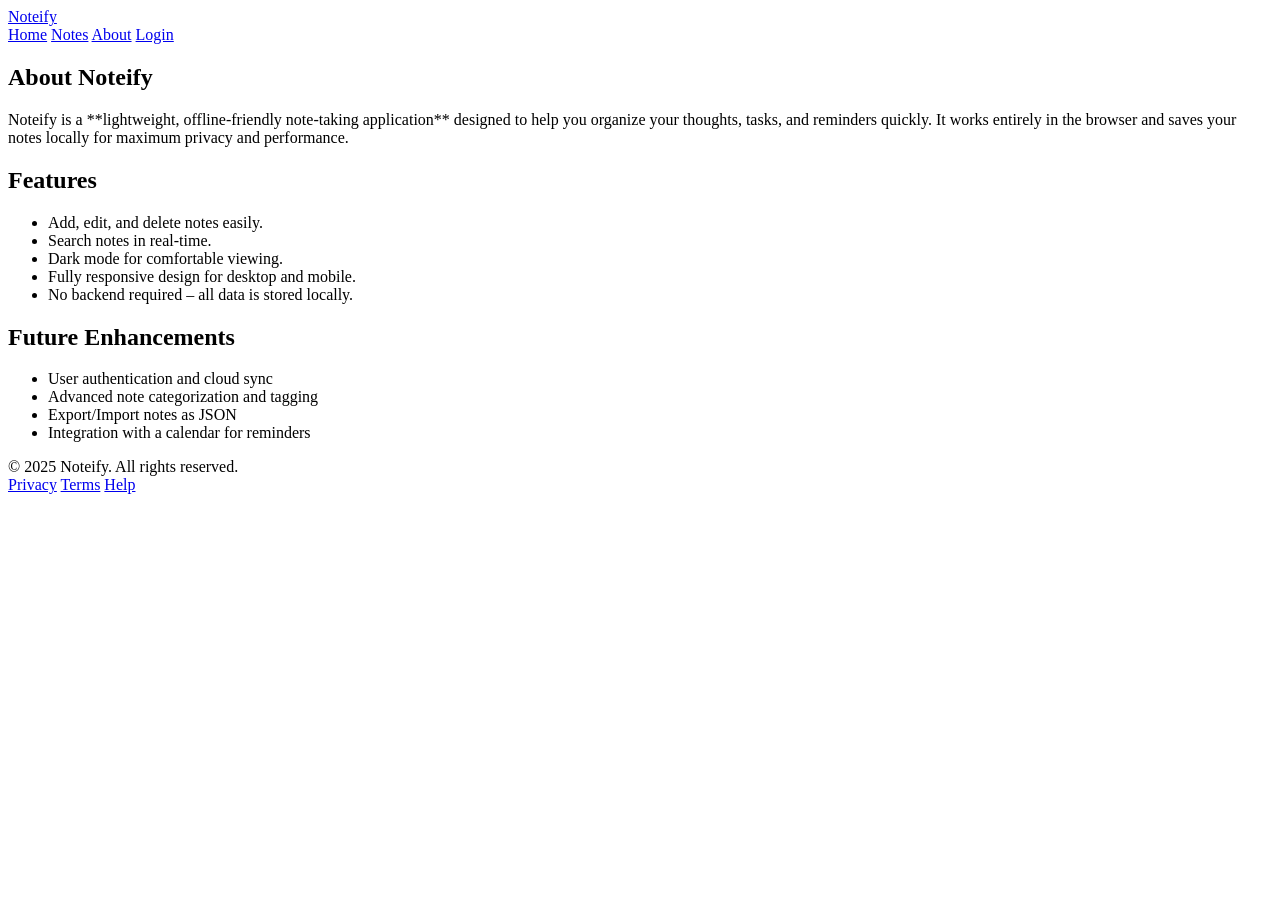
==== html/about.html @ 2d81e392 "add about page" ====
<!DOCTYPE html>
<html lang="en">
<head>
    <meta charset="UTF-8">
    <meta http-equiv="X-UA-Compatible" content="IE=edge">
    <meta name="viewport" content="width=device-width, initial-scale=1.0">
    <title>Noteify - About</title>
    <link rel="stylesheet" href="../css/about.css">
</head>
<body>
<header class="main-header">
    <nav class="navbar">
        <a href="index.html" class="logo">Noteify</a>
        <div class="nav-links">
            <a href="index.html">Home</a>
            <a href="main.html">Notes</a>
            <a href="about.html" class="active">About</a>
            <a href="login.html">Login</a>
        </div>
    </nav>
</header>

<main class="about-page">
    <section class="about-section">
        <h1>About Noteify</h1>
        <p>Noteify is a **lightweight, offline-friendly note-taking application** designed to help you organize your thoughts, tasks, and reminders quickly. It works entirely in the browser and saves your notes locally for maximum privacy and performance.</p>

        <h2>Features</h2>
        <ul>
            <li>Add, edit, and delete notes easily.</li>
            <li>Search notes in real-time.</li>
            <li>Dark mode for comfortable viewing.</li>
            <li>Fully responsive design for desktop and mobile.</li>
            <li>No backend required – all data is stored locally.</li>
        </ul>

        <h2>Future Enhancements</h2>
        <ul>
            <li>User authentication and cloud sync</li>
            <li>Advanced note categorization and tagging</li>
            <li>Export/Import notes as JSON</li>
            <li>Integration with a calendar for reminders</li>
        </ul>
    </section>
</main>

<footer class="main-footer">
    <div class="footer-content">
        <span>© 2025 Noteify. All rights reserved.</span>
    </div>
    <div class="footer-links">
        <a href="#">Privacy</a>
        <a href="#">Terms</a>
        <a href="#">Help</a>
    </div>
</footer>
</body>
</html>
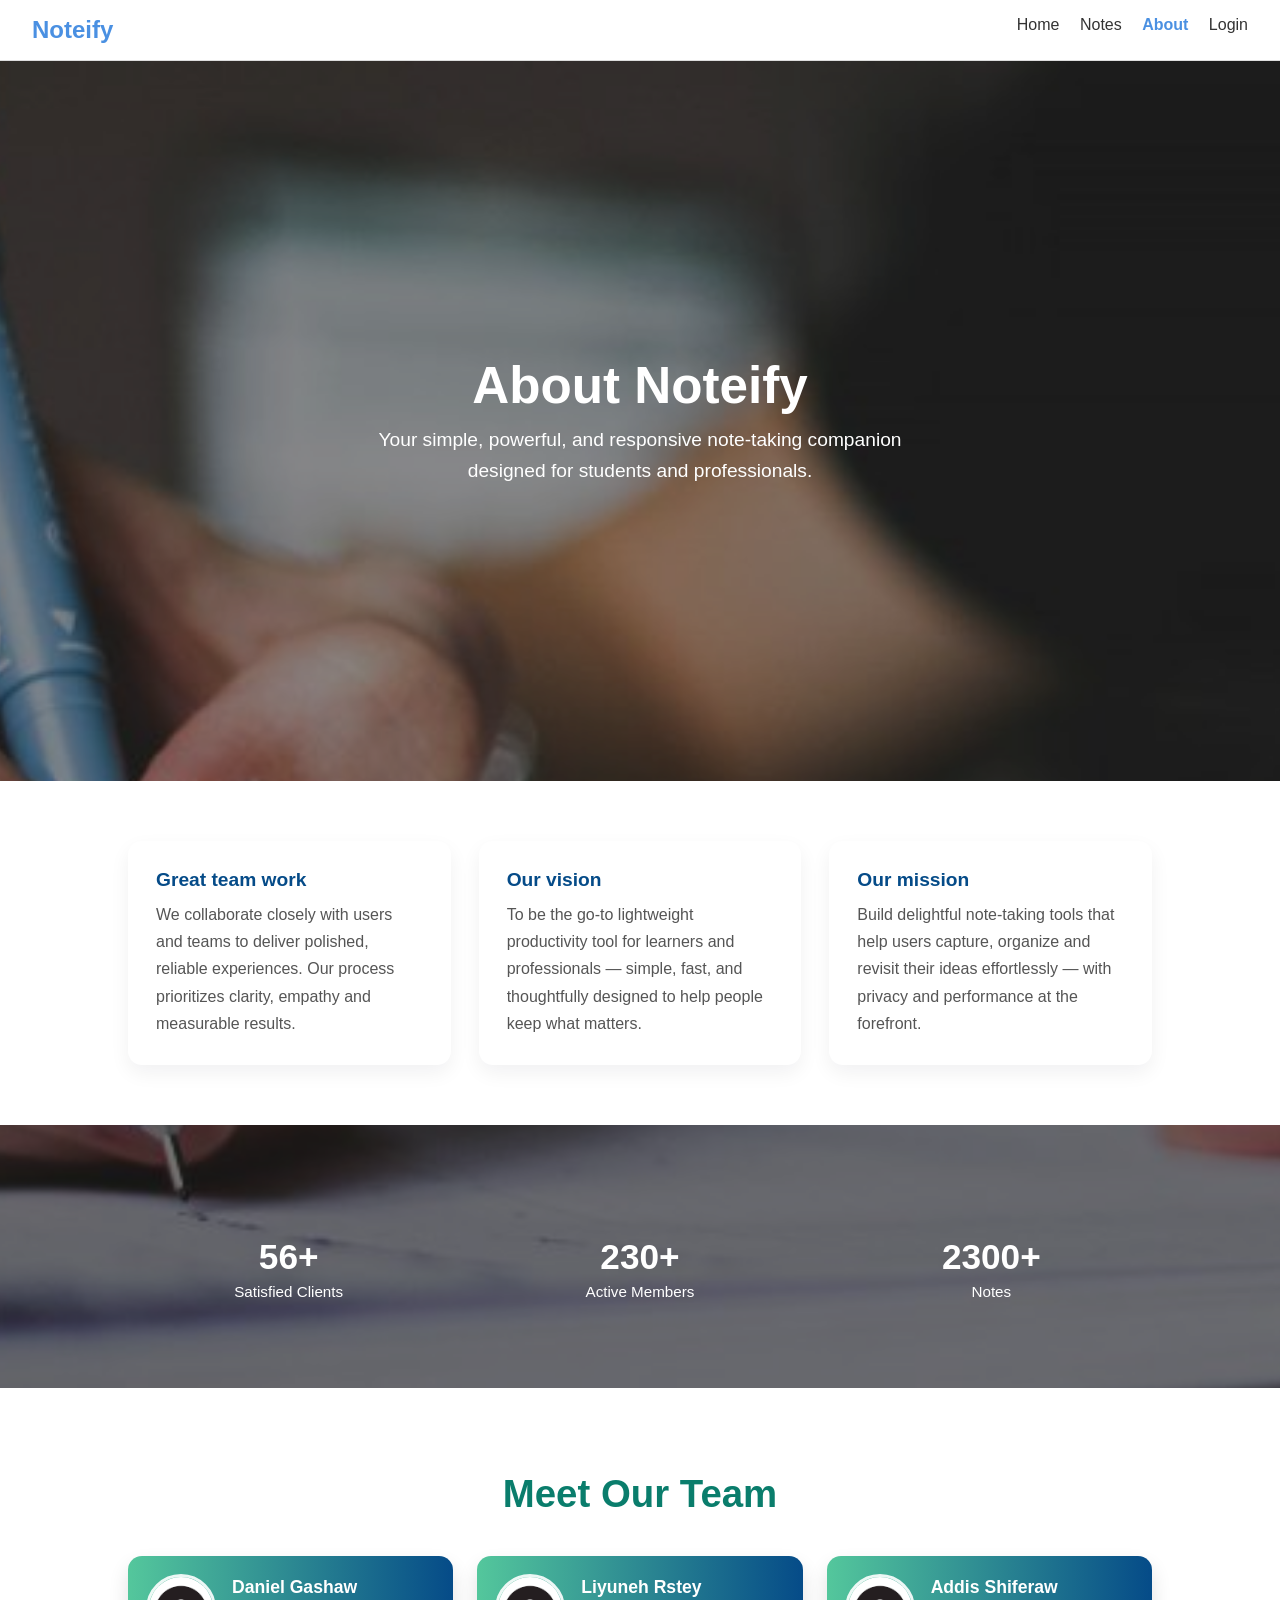
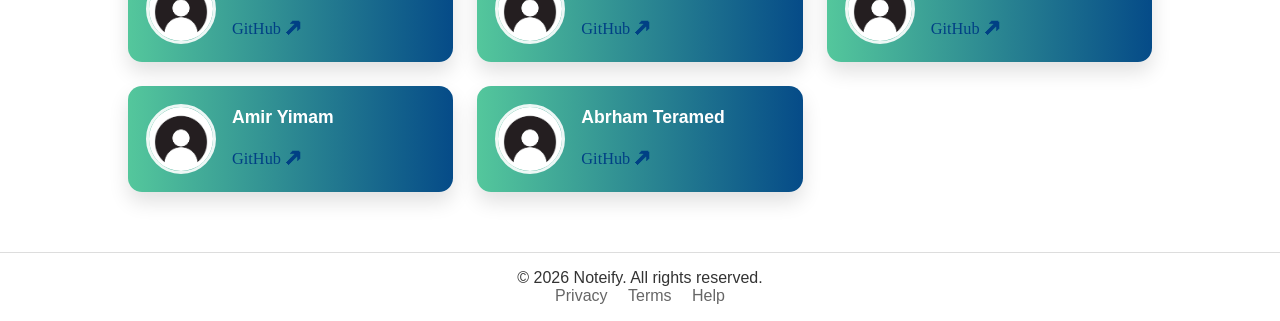
==== commit 50b612b4: "make year dynamic" ====
--- a/html/about.html
+++ b/html/about.html
@@ -1,58 +1,165 @@
 <!DOCTYPE html>
 <html lang="en">
-<head>
-    <meta charset="UTF-8">
-    <meta http-equiv="X-UA-Compatible" content="IE=edge">
-    <meta name="viewport" content="width=device-width, initial-scale=1.0">
+  <head>
+    <meta charset="UTF-8" />
+    <meta http-equiv="X-UA-Compatible" content="IE=edge" />
+    <meta name="viewport" content="width=device-width, initial-scale=1.0" />
     <title>Noteify - About</title>
-    <link rel="stylesheet" href="../css/about.css">
-</head>
-<body>
-<header class="main-header">
-    <nav class="navbar">
+    <link rel="stylesheet" href="../css/about.css" />
+  </head>
+  <body>
+    <header class="main-header">
+      <nav class="navbar">
         <a href="index.html" class="logo">Noteify</a>
         <div class="nav-links">
-            <a href="index.html">Home</a>
-            <a href="main.html">Notes</a>
-            <a href="about.html" class="active">About</a>
-            <a href="login.html">Login</a>
+          <a href="index.html">Home</a>
+          <a href="main.html">Notes</a>
+          <a href="about.html" class="active">About</a>
+          <a href="login.html">Login</a>
         </div>
-    </nav>
-</header>
+      </nav>
+    </header>
 
-<main class="about-page">
-    <section class="about-section">
-        <h1>About Noteify</h1>
-        <p>Noteify is a **lightweight, offline-friendly note-taking application** designed to help you organize your thoughts, tasks, and reminders quickly. It works entirely in the browser and saves your notes locally for maximum privacy and performance.</p>
+    <main class="about-page">
+      <section class="hero">
+        <div class="hero-content">
+          <h1>About Noteify</h1>
+          <p>
+            Your simple, powerful, and responsive note-taking companion designed
+            for students and professionals.
+          </p>
+        </div>
+      </section>
 
-        <h2>Features</h2>
-        <ul>
-            <li>Add, edit, and delete notes easily.</li>
-            <li>Search notes in real-time.</li>
-            <li>Dark mode for comfortable viewing.</li>
-            <li>Fully responsive design for desktop and mobile.</li>
-            <li>No backend required – all data is stored locally.</li>
-        </ul>
+      <!-- ======= CENTER (VALUES) - BLOCKS ======= -->
+      <section class="values-section">
+        <div class="values-grid">
+          <div class="value-box">
+            <h3>Great team work</h3>
+            <p>
+              We collaborate closely with users and teams to deliver polished,
+              reliable experiences. Our process prioritizes clarity, empathy and
+              measurable results.
+            </p>
+          </div>
 
-        <h2>Future Enhancements</h2>
-        <ul>
-            <li>User authentication and cloud sync</li>
-            <li>Advanced note categorization and tagging</li>
-            <li>Export/Import notes as JSON</li>
-            <li>Integration with a calendar for reminders</li>
-        </ul>
-    </section>
-</main>
+          <div class="value-box">
+            <h3>Our vision</h3>
+            <p>
+              To be the go-to lightweight productivity tool for learners and
+              professionals — simple, fast, and thoughtfully designed to help
+              people keep what matters.
+            </p>
+          </div>
 
-<footer class="main-footer">
-    <div class="footer-content">
-        <span>© 2025 Noteify. All rights reserved.</span>
-    </div>
-    <div class="footer-links">
+          <div class="value-box">
+            <h3>Our mission</h3>
+            <p>
+              Build delightful note-taking tools that help users capture,
+              organize and revisit their ideas effortlessly — with privacy and
+              performance at the forefront.
+            </p>
+          </div>
+        </div>
+      </section>
+
+      <!-- ======= STATS ======= -->
+      <section class="stats-section">
+        <div class="stats-grid">
+          <div class="stat-box">
+            <h2>56+</h2>
+            <p>Satisfied Clients</p>
+          </div>
+          <div class="stat-box">
+            <h2>230+</h2>
+            <p>Active Members</p>
+          </div>
+          <div class="stat-box">
+            <h2>2300+</h2>
+            <p>Notes</p>
+          </div>
+        </div>
+      </section>
+
+      <!-- TEAM SECTION -->
+      <section class="team-section">
+        <h2>Meet Our Team</h2>
+
+        <div class="team-grid">
+          <div class="team-card">
+            <img src="../Static/image/profile.png" alt="Team" />
+            <div class="team-info">
+              <h3>Daniel Gashaw</h3>
+              <p>
+                <a href="https://github.com/Maxd646" target="_blank"
+                  >GitHub 🡽</a
+                >
+              </p>
+            </div>
+          </div>
+
+          <div class="team-card">
+            <img src="../Static/image/profile.png" alt="Team" />
+            <div class="team-info">
+              <h3>Liyuneh Rstey</h3>
+              <p>
+                <a href="https://github.com/liyuneh" target="_blank"
+                  >GitHub 🡽</a
+                >
+              </p>
+            </div>
+          </div>
+
+          <div class="team-card">
+            <img src="../Static/image/profile.png" alt="Team" />
+            <div class="team-info">
+              <h3>Addis Shiferaw</h3>
+              <p>
+                <a href="https://github.com/adda-19" target="_blank"
+                  >GitHub 🡽</a
+                >
+              </p>
+            </div>
+          </div>
+
+          <div class="team-card">
+            <img src="../Static/image/profile.png" alt="Team" />
+            <div class="team-info">
+              <h3>Amir Yimam</h3>
+              <p>
+                <a href="https://github.com/miro129" target="_blank"
+                  >GitHub 🡽</a
+                >
+              </p>
+            </div>
+          </div>
+
+          <div class="team-card">
+            <img src="../Static/image/profile.png" alt="Team" />
+            <div class="team-info">
+              <h3>Abrham Teramed</h3>
+              <p>
+                <a href="https://github.com/Abrom-code" target="_blank"
+                  >GitHub 🡽</a
+                >
+              </p>
+            </div>
+          </div>
+        </div>
+      </section>
+    </main>
+    <!-- MAIN FOOTER -->
+    <footer class="main-footer">
+      <div class="footer-content">
+        <span id="year"> </span> Noteify. All rights reserved.
+      </div>
+      <div class="footer-links">
         <a href="#">Privacy</a>
         <a href="#">Terms</a>
         <a href="#">Help</a>
-    </div>
-</footer>
-</body>
+      </div>
+    </footer>
+    <!-- SCRIPT -->
+    <script src="../js/about.js"></script>
+  </body>
 </html>
--- a/css/about.css
+++ b/css/about.css
@@ -0,0 +1,228 @@
+* {
+  margin: 0;
+  padding: 0;
+  box-sizing: border-box;
+  font-family: Arial, Helvetica, sans-serif;
+}
+body {
+  color: #222;
+  background: #f7f7f7;
+  margin: 0;
+  font-family: "Arial", sans-serif;
+  background-color: #f0f2f5;
+  color: #333;
+}
+
+.navbar {
+  display: flex;
+  justify-content: space-between;
+  padding: 1rem 2rem;
+  background: #fff;
+  border-bottom: 1px solid #ddd;
+}
+
+.navbar .logo {
+  font-size: 1.5rem;
+  font-weight: bold;
+  color: #4a90e2;
+  text-decoration: none;
+}
+
+.nav-links a {
+  margin-left: 1rem;
+  text-decoration: none;
+  color: #333;
+}
+
+.nav-links a.active {
+  font-weight: bold;
+  color: #4a90e2;
+}
+
+.about-page {
+  width: 100%;
+  background: url("../Static/image/notetaking.png") center/cover no-repeat;
+}
+
+.about-page h1 {
+  font-size: 2rem;
+  margin-bottom: 1rem;
+}
+
+.about-page h2 {
+  font-size: 1.5rem;
+  margin-top: 1.5rem;
+}
+
+.about-page ul {
+  list-style-type: disc;
+  margin-left: 2rem;
+}
+
+/* HERO */
+.hero {
+  width: 100%;
+  height: 80vh;
+  background: url("note-student-hero.jpg") center/cover no-repeat;
+  display: flex;
+  justify-content: center;
+  align-items: center;
+  text-align: center;
+  position: relative;
+}
+.hero::after {
+  content: "";
+  position: absolute;
+  inset: 0;
+  background: rgba(0, 0, 0, 0.45);
+}
+.hero-content {
+  position: relative;
+  z-index: 5;
+  color: #fff;
+}
+.hero-content h1 {
+  font-size: 3.2rem;
+  margin-bottom: 10px;
+}
+.hero-content p {
+  font-size: 1.2rem;
+  max-width: 550px;
+  margin: 0 auto;
+  line-height: 1.6;
+}
+
+/* ===== VALUES SECTION (BLOCK CARDS) ===== */
+.values-section {
+  padding: 60px 10%;
+  background: #fff;
+}
+.values-grid {
+  display: grid;
+  grid-template-columns: repeat(auto-fit, minmax(260px, 1fr));
+  gap: 28px;
+}
+.value-box {
+  background: #fff;
+  padding: 28px;
+  border-radius: 14px;
+  box-shadow: 0 8px 20px rgba(6, 25, 40, 0.06);
+  display: block;
+  text-align: left;
+}
+.value-box .icon {
+  display: inline-flex;
+  align-items: center;
+  justify-content: center;
+  width: 56px;
+  height: 56px;
+  font-size: 1.6rem;
+  border-radius: 12px;
+  background: linear-gradient(135deg, #e6f7fb, #d8f0ff);
+  margin-bottom: 16px;
+}
+.value-box h3 {
+  font-size: 1.2rem;
+  margin-bottom: 10px;
+  color: #054b88;
+}
+.value-box p {
+  color: #555;
+  line-height: 1.7;
+}
+
+/* ===== STATS SECTION ===== */
+.stats-section {
+  padding: 70px 10%;
+  background: url("stats-bg.jpg") center/cover no-repeat;
+  color: #fff;
+  position: relative;
+}
+.stats-section::after {
+  content: "";
+  position: absolute;
+  inset: 0;
+  background: rgba(0, 0, 0, 0.55);
+}
+.stats-grid {
+  position: relative;
+  z-index: 5;
+  display: grid;
+  grid-template-columns: repeat(auto-fit, minmax(160px, 1fr));
+  gap: 30px;
+  text-align: center;
+}
+.stat-box {
+  padding: 18px;
+}
+.stat-box h2 {
+  font-size: 2.2rem;
+  margin-bottom: 6px;
+}
+.stat-box p {
+  font-size: 0.95rem;
+}
+
+/* TEAM SECTION */
+.team-section {
+  padding: 60px 10%;
+  background: #fff;
+}
+.team-section h2 {
+  font-size: 2.4rem;
+  text-align: center;
+  color: #0a7d6c;
+  margin-bottom: 40px;
+}
+.team-grid {
+  display: grid;
+  grid-template-columns: repeat(auto-fit, minmax(260px, 1fr));
+  gap: 24px;
+}
+.team-card {
+  background: linear-gradient(to right, #54c79c, #054b88);
+  border-radius: 14px;
+  padding: 18px;
+  color: white;
+  display: flex;
+  gap: 16px;
+  align-items: center;
+  box-shadow: 0 10px 20px rgba(0, 0, 0, 0.12);
+}
+.team-card img {
+  width: 70px;
+  height: 70px;
+  border-radius: 50%;
+  border: 3px solid rgba(255, 255, 255, 0.9);
+  object-fit: cover;
+}
+.team-info h3 {
+  font-size: 1.1rem;
+  margin-bottom: 4px;
+}
+.team-info p {
+  font-size: 0.85rem;
+  line-height: 1.4;
+  display: flex;
+}
+.team-info p a {
+  text-decoration: none;
+  color: #004085;
+  font-weight: 500;
+  font-size: larger;
+  font: bold;
+  font-family: "Times New Roman", Times, serif;
+  margin-top: 1rem;
+}
+.main-footer {
+  text-align: center;
+  padding: 1rem;
+  background: #fff;
+  border-top: 1px solid #ddd;
+}
+
+.footer-links a {
+  margin: 0 0.5rem;
+  color: #666;
+  text-decoration: none;
+}
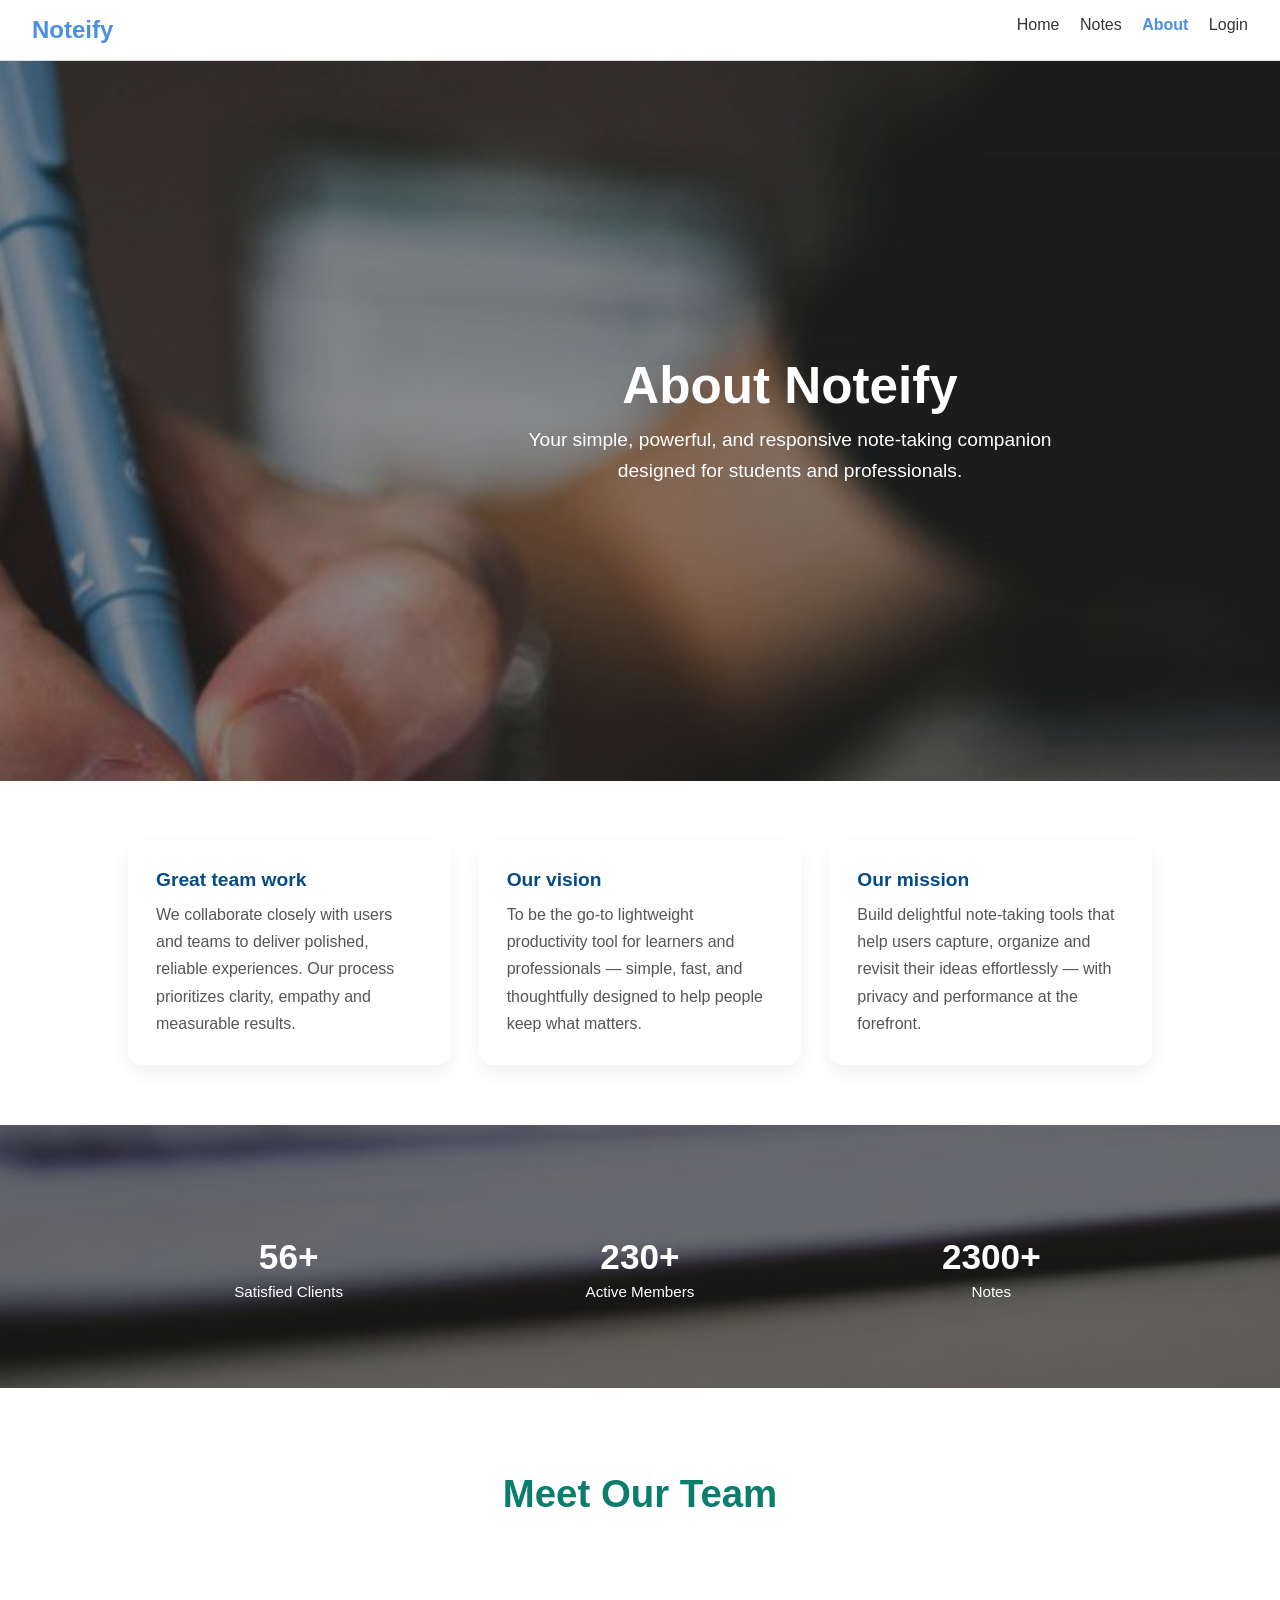
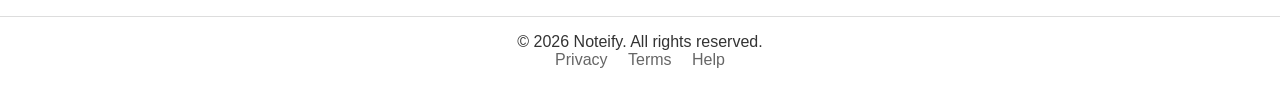
==== commit 7c166df0: "update html parts" ====
--- a/html/about.html
+++ b/html/about.html
@@ -22,6 +22,12 @@
 
     <main class="about-page">
       <section class="hero">
+        <!-- Background Video -->
+        <video class="hero-video" autoplay muted loop playsinline>
+          <source src="../Static/video/hero-bg.mp4" type="video/mp4" />
+          Your browser does not support the video tag.
+        </video>
+
         <div class="hero-content">
           <h1>About Noteify</h1>
           <p>
@@ -31,7 +37,6 @@
         </div>
       </section>
 
-      <!-- ======= CENTER (VALUES) - BLOCKS ======= -->
       <section class="values-section">
         <div class="values-grid">
           <div class="value-box">
@@ -82,69 +87,12 @@
       </section>
 
       <!-- TEAM SECTION -->
+
       <section class="team-section">
         <h2>Meet Our Team</h2>
 
-        <div class="team-grid">
-          <div class="team-card">
-            <img src="../Static/image/profile.png" alt="Team" />
-            <div class="team-info">
-              <h3>Daniel Gashaw</h3>
-              <p>
-                <a href="https://github.com/Maxd646" target="_blank"
-                  >GitHub 🡽</a
-                >
-              </p>
-            </div>
-          </div>
-
-          <div class="team-card">
-            <img src="../Static/image/profile.png" alt="Team" />
-            <div class="team-info">
-              <h3>Liyuneh Rstey</h3>
-              <p>
-                <a href="https://github.com/liyuneh" target="_blank"
-                  >GitHub 🡽</a
-                >
-              </p>
-            </div>
-          </div>
-
-          <div class="team-card">
-            <img src="../Static/image/profile.png" alt="Team" />
-            <div class="team-info">
-              <h3>Addis Shiferaw</h3>
-              <p>
-                <a href="https://github.com/adda-19" target="_blank"
-                  >GitHub 🡽</a
-                >
-              </p>
-            </div>
-          </div>
-
-          <div class="team-card">
-            <img src="../Static/image/profile.png" alt="Team" />
-            <div class="team-info">
-              <h3>Amir Yimam</h3>
-              <p>
-                <a href="https://github.com/miro129" target="_blank"
-                  >GitHub 🡽</a
-                >
-              </p>
-            </div>
-          </div>
-
-          <div class="team-card">
-            <img src="../Static/image/profile.png" alt="Team" />
-            <div class="team-info">
-              <h3>Abrham Teramed</h3>
-              <p>
-                <a href="https://github.com/Abrom-code" target="_blank"
-                  >GitHub 🡽</a
-                >
-              </p>
-            </div>
-          </div>
+        <div class="team-grid" id="teamGrid">
+          <!-- Team cards will be injected by JavaScript -->
         </div>
       </section>
     </main>
@@ -160,6 +108,7 @@
       </div>
     </footer>
     <!-- SCRIPT -->
+    <script src="../js/auth-utils.js"></script>
     <script src="../js/about.js"></script>
   </body>
 </html>
